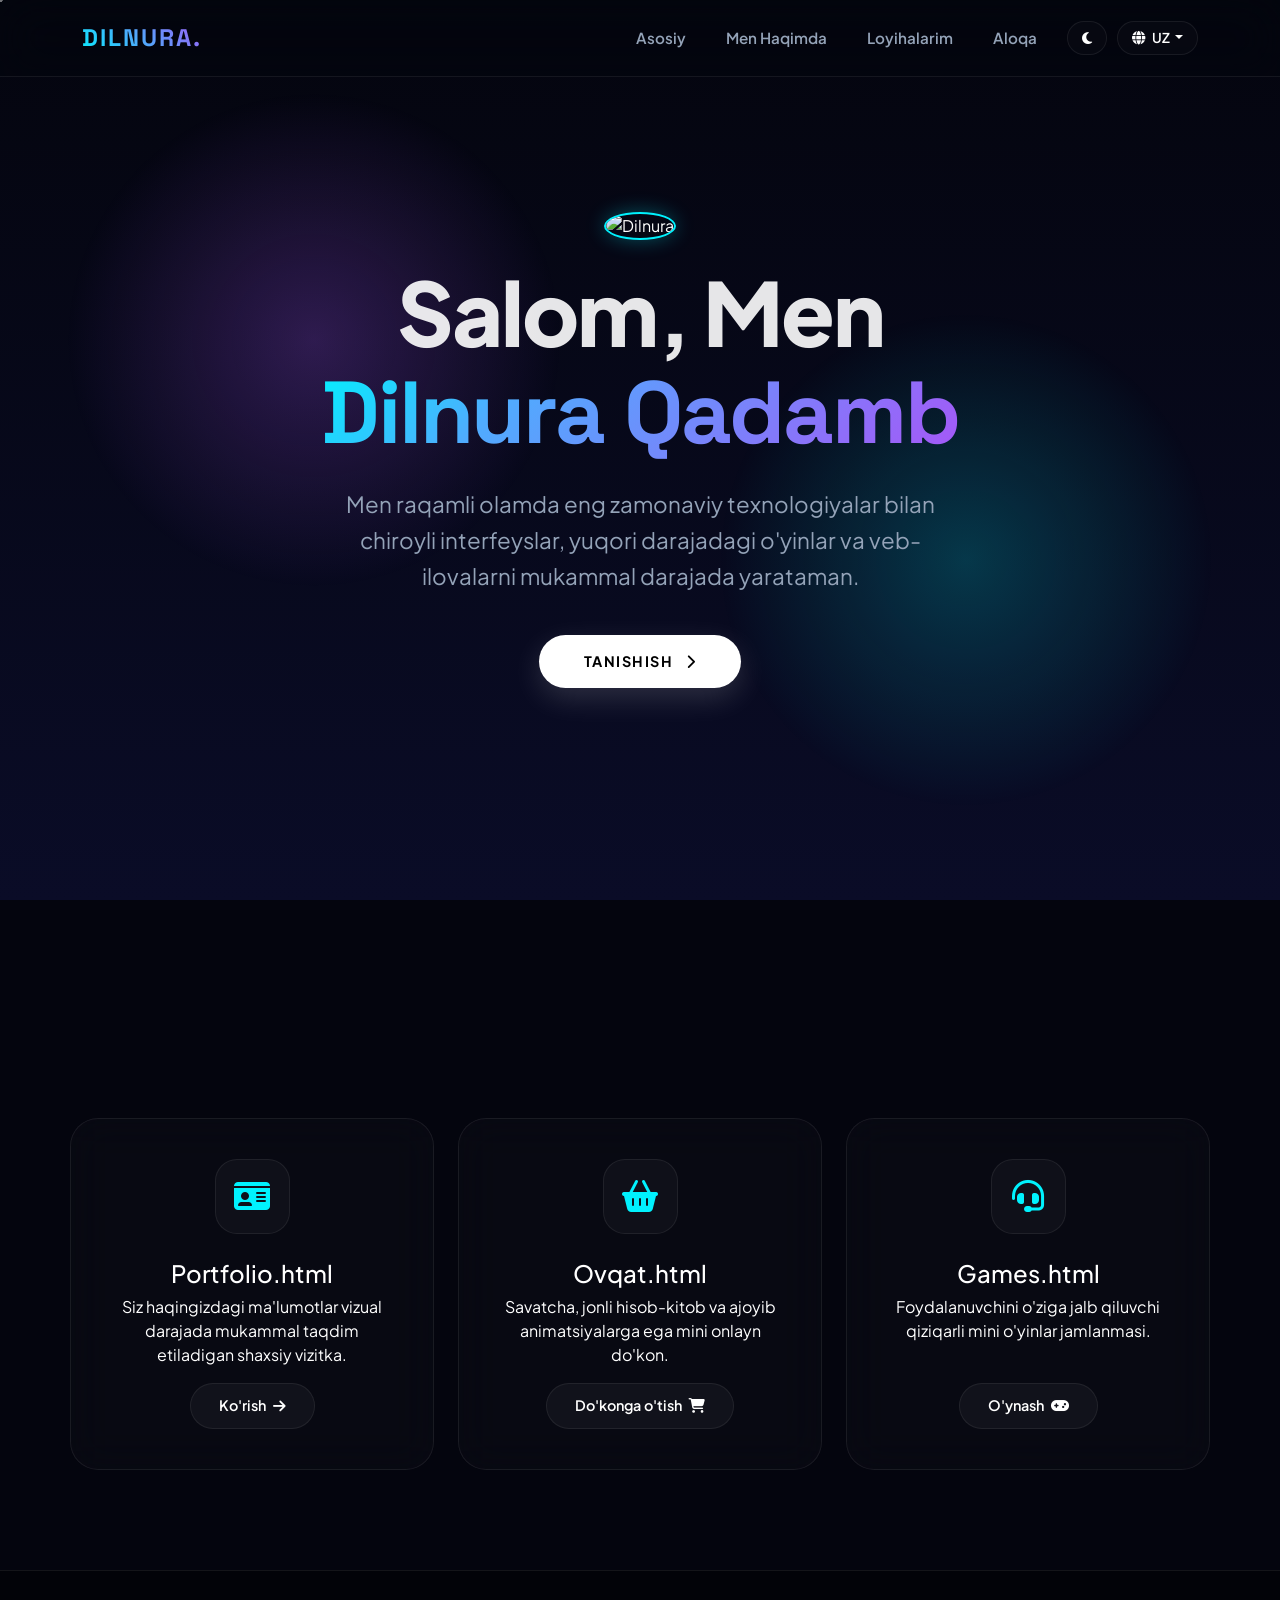
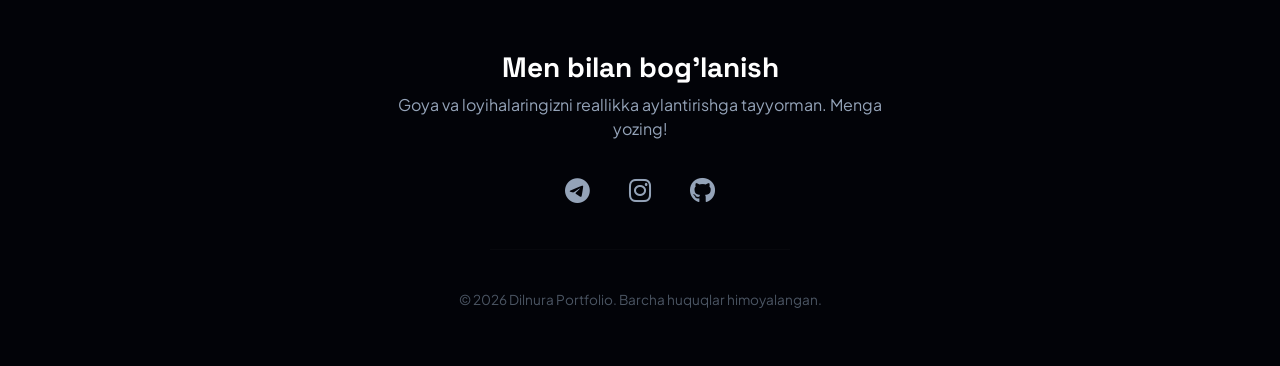
==== index.html @ d6780053 "portfolio D" ====
<!DOCTYPE html>
<html lang="uz">

<head>
    <meta charset="UTF-8">
    <meta name="viewport" content="width=device-width, initial-scale=1.0">
    <title>Dilnura | Premium Portfolio</title>


    <link href="https://cdn.jsdelivr.net/npm/bootstrap@5.3.0/dist/css/bootstrap.min.css" rel="stylesheet">
    <link rel="stylesheet" href="https://cdnjs.cloudflare.com/ajax/libs/font-awesome/6.4.0/css/all.min.css">


    <link
        href="https://fonts.googleapis.com/css2?family=Space+Grotesk:wght@400;600;700&family=Plus+Jakarta+Sans:wght@400;600;800&display=swap"
        rel="stylesheet">

    <style>
        :root {
            --bg-color: #04050e;
            --primary-glow: #a855f7;
            --secondary-glow: #00f2fe;
            --text-main: #ffffff;
            --text-muted: #94a3b8;
            --glass-bg: rgba(255, 255, 255, 0.02);
            --glass-border: rgba(255, 255, 255, 0.07);
            --star-color: rgba(255, 255, 255, 0.75);
            --trail-color: 255, 255, 255;
            --btn-bg: #ffffff;
            --btn-text: #000000;
        }


        body.light-mode {
            --bg-color: #f1f5f9;
            --primary-glow: #7e22ce;
            --secondary-glow: #0ea5e9;
            --text-main: #0f172a;
            --text-muted: #475569;
            --glass-bg: rgba(15, 23, 42, 0.04);
            --glass-border: rgba(15, 23, 42, 0.08);
            --star-color: rgba(15, 23, 42, 0.2);
            --trail-color: 15, 23, 42;
            --btn-bg: #0f172a;
            --btn-text: #ffffff;
        }

        html {
            scroll-behavior: smooth;
        }

        body {
            background-color: var(--bg-color);
            color: var(--text-main);
            font-family: 'Plus Jakarta Sans', sans-serif;
            margin: 0;
            overflow-x: hidden;
            transition: background-color 0.4s ease, color 0.4s ease;
        }

        #bgCanvas {
            position: fixed;
            top: 0;
            left: 0;
            width: 100vw;
            height: 100vh;
            z-index: -2;
        }


        #trailCanvas {
            position: fixed;
            top: 0;
            left: 0;
            width: 100vw;
            height: 100vh;
            z-index: -1;
            pointer-events: none;
        }


        .navbar {
            background: rgba(4, 5, 14, 0.4);
            backdrop-filter: blur(25px);
            -webkit-backdrop-filter: blur(25px);
            border-bottom: 1px solid var(--glass-border);
            padding: 15px 0;
            transition: all 0.3s ease;
        }

        .navbar-brand {
            font-family: 'Space Grotesk', sans-serif;
            font-weight: 700;
            font-size: 1.5rem;
            letter-spacing: 2px;
            background: linear-gradient(45deg, #00f2fe, #a855f7);

            -webkit-background-clip: text;
            background-clip: text;
          

            -webkit-text-fill-color: transparent;
            transition: none;
          
        }

        .navbar-nav .nav-link {
            color: var(--text-muted) !important;
            font-weight: 600;
            font-size: 0.95rem;
            margin: 0 12px;
            transition: 0.3s ease;
            position: relative;
        }

        .navbar-nav .nav-link:hover {
            color: var(--text-main) !important;
        }

        .navbar-nav .nav-link::after {
            content: '';
            position: absolute;
            bottom: -5px;
            left: 0;
            width: 0;
            height: 2px;
            background: linear-gradient(90deg, #00f2fe, #a855f7);
            transition: width 0.3s ease;
        }

        .navbar-nav .nav-link:hover::after {
            width: 100%;
        }

        .nav-control-btn {
            background: var(--glass-bg);
            border: 1px solid var(--glass-border);
            color: var(--text-main);
            padding: 6px 14px;
            border-radius: 100px;
            cursor: pointer;
            margin-left: 10px;
            font-weight: 600;
            font-size: 0.85rem;
            transition: 0.3s ease;
        }

        .nav-control-btn:hover {
            border-color: var(--secondary-glow);
            box-shadow: 0 0 10px rgba(0, 242, 254, 0.2);
        }

        .dropdown-menu-custom {
            background: #0b0d19;
            border: 1px solid var(--glass-border);
            max-height: 300px;
            overflow-y: auto;
        }


        .hero {
            height: 100vh;
            display: flex;
            justify-content: center;
            align-items: center;
            position: relative;
            padding: 0 20px;
        }


        .hero-glow-1 {
            position: absolute;
            width: 500px;
            height: 500px;
            background: radial-gradient(circle, rgba(168, 85, 247, 0.25) 0%, transparent 70%);
            top: 10%;
            left: 5%;
            z-index: -1;
            animation: floatGlow 10s infinite alternate;
        }

        .hero-glow-2 {
            position: absolute;
            width: 500px;
            height: 500px;
            background: radial-gradient(circle, rgba(0, 242, 254, 0.2) 0%, transparent 70%);
            bottom: 10%;
            right: 5%;
            z-index: -1;
            animation: floatGlow 14s infinite alternate-reverse;
        }

        @keyframes floatGlow {
            0% {
                transform: translate(0, 0) scale(1);
            }

            100% {
                transform: translate(30px, -40px) scale(1.15);
            }
        }


        .hero-badge {
            background: rgba(255, 255, 255, 0.05);
            border: 1px solid var(--glass-border);
            padding: 8px 20px;
            border-radius: 100px;
            font-size: 0.85rem;
            font-weight: 700;
            letter-spacing: 2px;
            color: var(--secondary-glow);
            display: inline-block;
            margin-bottom: 25px;
            text-transform: uppercase;
            box-shadow: inset 0 0 10px rgba(0, 242, 254, 0.1);
        }

        .hero h1 {
            font-size: clamp(3rem, 7vw, 5.5rem);
            font-weight: 800;
            line-height: 1.1;
            letter-spacing: -2px;
            margin-bottom: 25px;
        }

        .hero h1 .salom-text {
            color: var(--text-main);
            opacity: 0.9;
        }

        #typing {
            background: linear-gradient(135deg, #00f2fe 0%, #4facfe 30%, #a855f7 100%);
            -webkit-background-clip: text;
            background-clip: text;
            /* Standart variant qo'shildi */
            -webkit-text-fill-color: transparent;
            font-family: 'Space Grotesk', sans-serif;
            position: relative;
            font-weight: 700;
            transition: none;
            /* Miltillashni oldini olish uchun */
        }

        .hero p {
            font-size: clamp(1.1rem, 2.5vw, 1.4rem);
            color: var(--text-muted);
            max-width: 650px;
            margin: 0 auto 40px;
            line-height: 1.6;
        }


        .premium-btn {
            position: relative;
            display: inline-block;
            padding: 16px 45px;
            font-weight: 700;
            color: var(--btn-text);
            text-decoration: none;
            text-transform: uppercase;
            font-size: 0.9rem;
            letter-spacing: 1.5px;
            background: var(--btn-bg);
            border-radius: 100px;
            box-shadow: 0 10px 30px rgba(255, 255, 255, 0.15);
            transition: all 0.4s cubic-bezier(0.175, 0.885, 0.32, 1.275);
            border: none;
        }

        .premium-btn:hover {
            transform: translateY(-5px);
            color: var(--btn-text);
            box-shadow: 0 15px 35px rgba(0, 242, 254, 0.4), 0 0 15px rgba(168, 85, 247, 0.4);
        }


        .about-section {
            padding: 120px 0;
            position: relative;
        }

        .section-title {
            font-family: 'Space Grotesk', sans-serif;
            font-size: clamp(2.2rem, 5vw, 3rem);
            font-weight: 700;
            margin-bottom: 60px;

            /* #fff o'rniga asosiy matn rangi o'zgaruvchisi qo'yildi */
            background: linear-gradient(90deg, var(--text), var(--text-muted));

            -webkit-background-clip: text;
            background-clip: text;
            /* Standart variant (brauzerlar mosligi uchun) */

            -webkit-text-fill-color: transparent;
            transition: none;
            /* Rejim almashganda gradient miltillamasligi uchun */
        }

        .info-box {
            background: var(--glass-bg);
            backdrop-filter: blur(20px);
            -webkit-backdrop-filter: blur(20px);
            border: 1px solid var(--glass-border);
            border-radius: 30px;
            padding: 45px;
            height: 100%;
            transition: 0.4s;
        }

        .info-box:hover {
            border-color: rgba(168, 85, 247, 0.3);
            background: rgba(255, 255, 255, 0.04);
        }


        .projects-section {
            padding: 100px 0;
        }

        .glass-card {
            background: var(--glass-bg);
            backdrop-filter: blur(20px);
            -webkit-backdrop-filter: blur(20px);
            border: 1px solid var(--glass-border);
            border-radius: 28px;
            padding: 40px 35px;
            height: 100%;
            transition: all 0.4s cubic-bezier(0.25, 1, 0.5, 1);
            display: flex;
            flex-direction: column;
            justify-content: space-between;
            align-items: center;
            text-align: center;
        }

        .glass-card:hover {
            transform: translateY(-12px);
            background: rgba(255, 255, 255, 0.05);
            border-color: rgba(0, 242, 254, 0.3);
            box-shadow: 0 25px 50px rgba(0, 0, 0, 0.6);
        }

        .card-icon {
            width: 75px;
            height: 75px;
            background: rgba(255, 255, 255, 0.03);
            border: 1px solid var(--glass-border);
            border-radius: 22px;
            display: flex;
            align-items: center;
            justify-content: center;
            font-size: 2rem;
            color: var(--secondary-glow);
            margin-bottom: 25px;
            transition: 0.3s;
        }

        .glass-card:hover .card-icon {
            background: var(--secondary-glow);
            color: #000;
            transform: scale(1.1) rotate(5deg);
            box-shadow: 0 0 25px var(--secondary-glow);
        }

        .view-btn {
            padding: 11px 28px;
            font-size: 0.9rem;
            background: rgba(255, 255, 255, 0.04);
            border: 1px solid var(--glass-border);
            color: var(--text-main);
            border-radius: 100px;
            text-decoration: none;
            font-weight: 600;
            transition: 0.3s;
        }

        .glass-card:hover .view-btn {
            background: var(--text-main);
            color: var(--bg-color);
        }


        .footer {
            background: #020308;
            border-top: 1px solid var(--glass-border);
            padding: 80px 0 40px;
            text-align: center;
        }

        .footer-socials a {
            color: var(--text-muted);
            font-size: 1.6rem;
            margin: 0 18px;
            transition: 0.3s ease;
            display: inline-block;
        }

        .footer-socials a:hover {
            color: var(--secondary-glow);
            transform: translateY(-4px);
        }

        .hidden {
            opacity: 0;
            transform: translateY(40px);
            transition: all 0.8s cubic-bezier(0.25, 1, 0.5, 1);
        }

        .show {
            opacity: 1;
            transform: translateY(0);
        }
    </style>
</head>

<body>

    <canvas id="bgCanvas"></canvas>

    <canvas id="trailCanvas"></canvas>


    <nav class="navbar navbar-expand-lg navbar-dark fixed-top">
        <div class="container">
            <a class="navbar-brand" href="#">DILNURA.</a>
            <button class="navbar-toggler" type="button" data-bs-toggle="collapse" data-bs-target="#navbarNav">
                <span class="navbar-toggler-icon"></span>
            </button>
            <div class="collapse navbar-collapse" id="navbarNav">
                <div class="navbar-nav ms-auto text-center align-items-center">
                    <li class="nav-item"><a class="nav-link" href="#" data-translate="nav_home">Asosiy</a></li>
                    <li class="nav-item"><a class="nav-link" href="about.html" data-translate="nav_about">Men
                            Haqimda</a></li>
                    <li class="nav-item"><a class="nav-link" href="#projects"
                            data-translate="nav_projects">Loyihalarim</a></li>
                    <li class="nav-item"><a class="nav-link" href="contact.html" data-translate="nav_contact">Aloqa</a>
                    </li>

                    <button class="nav-control-btn" id="themeToggleBtn" onclick="toggleTheme()">
                        <i class="fas fa-moon"></i>
                    </button>

                    <div class="dropdown d-inline">
                        <button class="nav-control-btn dropdown-toggle" type="button" data-bs-toggle="dropdown">
                            <i class="fas fa-globe me-1"></i> <span id="currentLangLabel">UZ</span>
                        </button>
                        <ul class="dropdown-menu dropdown-menu-end dropdown-menu-dark dropdown-menu-custom">
                            <li><a class="dropdown-item" href="#" onclick="switchLang('uz')">O'zbekcha</a></li>
                            <li><a class="dropdown-item" href="#" onclick="switchLang('ru')">Русский</a></li>
                            <li><a class="dropdown-item" href="#" onclick="switchLang('en')">English</a></li>
                            <li><a class="dropdown-item" href="#" onclick="switchLang('tr')">Türkçe</a></li>
                            <li><a class="dropdown-item" href="#" onclick="switchLang('ko')">한국어</a></li>
                            <li><a class="dropdown-item" href="#" onclick="switchLang('kk')">Қазақша</a></li>
                            <li><a class="dropdown-item" href="#" onclick="switchLang('ky')">Кыргызча</a></li>
                            <li><a class="dropdown-item" href="#" onclick="switchLang('zh')">中文</a></li>
                            <li><a class="dropdown-item" href="#" onclick="switchLang('ja')">日本語</a></li>
                            <li><a class="dropdown-item" href="#" onclick="switchLang('es')">Español</a></li>
                            <li><a class="dropdown-item" href="#" onclick="switchLang('pt')">Português</a></li>
                        </ul>
                    </div>
                </div>
            </div>
        </div>
    </nav>


    <section class="hero">
        <div class="hero-glow-1"></div>
        <div class="hero-glow-2"></div>
        <div class="container text-center">
            <div class="hidden show">
                <div class="avatar-container mb-4">
                    <img src="https://i.pinimg.com/736x/58/ac/1f/58ac1fb9a6f71cfbf6874b9c7532d88b.jpg" alt="Dilnura"
                        style="width: 110px; height: 110px; border-radius: 50%; border: 2px solid var(--secondary-glow); box-shadow: 0 0 20px rgba(0, 242, 254, 0.3); object-fit: cover;">
                </div>

                <h1>
                    <span class="salom-text" data-translate="hero_title">Salom, Men</span> <br>
                    <span id="typing"></span>
                </h1>
                <p data-translate="hero_desc">Men raqamli olamda eng zamonaviy texnologiyalar bilan chiroyli
                    interfeyslar, yuqori darajadagi
                    o'yinlar va veb-ilovalarni mukammal darajada yarataman.</p>
                <a href="#about" class="premium-btn"><span data-translate="hero_btn">Tanishish</span> <i
                        class="fas fa-chevron-right ms-2"></i></a>
            </div>
        </div>
    </section>





    <section id="projects" class="projects-section container">
        <h2 class="section-title text-center hidden" data-translate="projects_title">Ijodiy Loyihalarim</h2>

        <div class="row g-4 justify-content-center">
            <div class="col-lg-4 col-md-6 hidden">
                <div class="glass-card">
                    <div class="w-100 d-flex flex-column align-items-center">
                        <div class="card-icon"><i class="fas fa-id-card"></i></div>
                        <h4>Portfolio.html</h4>
                        <p data-translate="card1_desc">Siz haqingizdagi ma'lumotlar vizual darajada mukammal taqdim
                            etiladigan shaxsiy vizitka.</p>
                    </div>
                    <a href="portfolio.html" class="view-btn"><span data-translate="btn_view">Ko'rish</span> <i
                            class="fas fa-arrow-right ms-1"></i></a>
                </div>
            </div>

            <div class="col-lg-4 col-md-6 hidden">
                <div class="glass-card">
                    <div class="w-100 d-flex flex-column align-items-center">
                        <div class="card-icon"><i class="fas fa-shopping-basket"></i></div>
                        <h4>Ovqat.html</h4>
                        <p data-translate="card2_desc">Savatcha, jonli hisob-kitob va ajoyib animatsiyalarga ega mini
                            onlayn do'kon.</p>
                    </div>
                    <a href="shop.html" class="view-btn"><span data-translate="btn_shop">Do'konga o'tish</span> <i
                            class="fas fa-shopping-cart ms-1"></i></a>
                </div>
            </div>

            <div class="col-lg-4 col-md-6 hidden">
                <div class="glass-card">
                    <div class="w-100 d-flex flex-column align-items-center">
                        <div class="card-icon"><i class="fas fa-headset"></i></div>
                        <h4>Games.html</h4>
                        <p data-translate="card3_desc">Foydalanuvchini o'ziga jalb qiluvchi qiziqarli mini o'yinlar
                            jamlanmasi.</p>
                    </div>
                    <a href="games.html" class="view-btn"><span data-translate="btn_play">O'ynash</span> <i
                            class="fas fa-gamepad ms-1"></i></a>
                </div>
            </div>
        </div>
    </section>


    <footer class="footer" id="contact">
        <div class="container">
            <h3 class="mb-2" style="font-family: 'Space Grotesk', sans-serif; font-weight: 700;"
                data-translate="footer_title">Men bilan bog'lanish</h3>
            <p style="color: var(--text-muted); max-width: 500px; margin: 0 auto 30px;" data-translate="footer_desc">
                Goya va loyihalaringizni
                reallikka aylantirishga tayyorman. Menga yozing!</p>
            <div class="footer-socials my-4">
                <a href="#"><i class="fab fa-telegram"></i></a>
                <a href="#"><i class="fab fa-instagram"></i></a>
                <a href="#"><i class="fab fa-github"></i></a>
            </div>
            <hr style="border-color: var(--glass-border); max-width: 300px; margin: 40px auto;">
            <p style="font-size: 0.85rem; color: #4b5563;">© 2026 Dilnura Portfolio. <span
                    data-translate="footer_rights">Barcha huquqlar himoyalangan.</span></p>
        </div>
    </footer>


    <script src="https://cdn.jsdelivr.net/npm/bootstrap@5.3.0/dist/js/bootstrap.bundle.min.js"></script>

    <script>

        const dictionary = {
            uz: {
                nav_home: "Asosiy", nav_about: "Men Haqimda", nav_projects: "Loyihalarim", nav_contact: "Aloqa",
                hero_title: "Salom, Men",
                hero_desc: "Men raqamli olamda eng zamonaviy texnologiyalar bilan chiroyli interfeyslar, yuqori darajadagi o'yinlar va veb-ilovalarni mukammal darajada yarataman.",
                hero_btn: "Tanishish", projects_title: "Ijodiy Loyihalarim",
                card1_desc: "Siz haqingizdagi ma'lumotlar vizual darajada mukammal taqdim etiladigan shaxsiy vizitka.",
                card2_desc: "Savatcha, jonli hisob-kitob va ajoyib animatsiyalarga ega mini onlayn do'kon.",
                card3_desc: "Foydalanuvchini o'ziga jalb qiluvchi qiziqarli mini o'yinlar jamlanmasi.",
                btn_view: "Ko'rish", btn_shop: "Do'konga o'tish", btn_play: "O'ynash",
                footer_title: "Men bilan bog'lanish",
                footer_desc: "Goya va loyihalaringizni reallikka aylantirishga tayyorman. Menga yozing!",
                footer_rights: "Barcha huquqlar himoyalangan.",
                typing: ["Dilnura Qadamboyeva", "Veb Developer", "UI/UX Designer"]
            },
            ru: {
                nav_home: "Главная", nav_about: "Обо мне", nav_projects: "Проекты", nav_contact: "Контакты",
                hero_title: "Привет, Я",
                hero_desc: "Я создаю красивые интерфейсы, высококлассные игры и веб-приложения на высшем уровне с использованием самых современных цифровых технологий.",
                hero_btn: "Знакомство", projects_title: "Творческие Проекты",
                card1_desc: "Персональная визитка, где ваша информация представлена визуально безупречно.",
                card2_desc: "Мини-интернет-магазин с корзиной, живым подсчетом и потрясающей анимацией.",
                card3_desc: "Увлекательная коллекция мини-игр, разработанная для привлечения пользователей.",
                btn_view: "Смотреть", btn_shop: "В магазин", btn_play: "Играть",
                footer_title: "Связаться со мной",
                footer_desc: "Я готова превратить ваши идеи и проекты в реальность. Напишите мне!",
                footer_rights: "Все права защищены.",
                typing: ["Дильнура Кадамбоева", "Веб-Разработчик", "UI/UX Дизайнер"]
            },
            en: {
                nav_home: "Home", nav_about: "About Me", nav_projects: "Projects", nav_contact: "Contact",
                hero_title: "Hello, I am",
                hero_desc: "I create beautiful interfaces, high-level games, and web applications perfectly with the most modern technologies in the digital world.",
                hero_btn: "Discover", projects_title: "Creative Projects",
                card1_desc: "A personal digital card where your information is visually presented in a perfect way.",
                card2_desc: "A mini online store featuring a live shopping cart, real-time calculation, and cool animations.",
                card3_desc: "An engaging collection of mini-games designed to captivate users.",
                btn_view: "View", btn_shop: "Go to Shop", btn_play: "Play Game",
                footer_title: "Contact Me",
                footer_desc: "I am ready to turn your ideas and projects into reality. Write to me!",
                footer_rights: "All rights reserved.",
                typing: ["Dilnura Qadamboyeva", "Web Developer", "UI/UX Designer"]
            },
            tr: {
                nav_home: "Anasayfa", nav_about: "Hakkımda", nav_projects: "Projelerim", nav_contact: "İletişim",
                hero_title: "Merhaba, Ben",
                hero_desc: "Dijital dünyada en modern teknolojileri kullanarak harika arayüzler, üst düzey oyunlar ve web uygulamaları geliştiriyorum.",
                hero_btn: "Keşfet", projects_title: "Yaratıcı Projelerim",
                card1_desc: "Bilgilerinizin görsel olarak kusursuz bir şekilde sunulduğu kişisel dijital kartvizit.",
                card2_desc: "Sepet, canlı hesaplama ve harika animasyonlara sahip mini bir online mağaza.",
                card3_desc: "Kullanıcıları kendine çeken eğlenceli mini oyunlar koleksiyonu.",
                btn_view: "Görüntüle", btn_shop: "Mağazaya Git", btn_play: "Oyna",
                footer_title: "Benimle İletişime Geçin",
                footer_desc: "Fikirlerinizi ve projelerinizi gerçeğe dönüştürmeye hazırım. Bana yazın!",
                footer_rights: "Tüm hakları saklıdır.",
                typing: ["Dilnura Qadamboyeva", "Web Geliştirici", "UI/UX Tasarımcı"]
            },
            ko: {
                nav_home: "홈", nav_about: "소개", nav_projects: "프로젝트", nav_contact: "연락처",
                hero_title: "안녕하세요, 저는",
                hero_desc: "디지털 세계에서 가장 현대적인 기술을 활용하여 아름다운 인터페이스, 고품질 게임 및 웹 애플리케이션을 완벽하게 제작합니다.",
                hero_btn: "둘러보기", projects_title: "창의적인 프로젝트",
                card1_desc: "귀하의 정보가 시각적으로 완벽하게 표현되는 개인 디지털 명함입니다.",
                card2_desc: "장바구니, 실시간 계산 및 멋진 애니메이션이 포함된 미니 온라인 쇼핑몰입니다.",
                card3_desc: "사용자를 사로잡기 위해 설계된 흥미로운 미니 게임 모음입니다.",
                btn_view: "보기", btn_shop: "상점으로 이동", btn_play: "게임하기",
                footer_title: "문의하기",
                footer_desc: "당신의 아이디어와 프로젝트를 현실로 만들 준비가 되어 있습니다. 저에게 메시지를 보내주세요!",
                footer_rights: "모든 권리 보유.",
                typing: ["딜누라 카담보에바", "웹 개발자", "UI/UX 디자이너"]
            },
            kk: {
                nav_home: "Басты бет", nav_about: "Мен туралы", nav_projects: "Жобаларым", nav_contact: "Байланыс",
                hero_title: "Сәлем, Мен",
                hero_desc: "Мен цифрлық әлемдегі ең заманауи технологиялармен әдемі интерфейстерді, жоғары деңгейлі ойындар мен веб-қосымшаларды тамаша деңгейде жасаймын.",
                hero_btn: "Танысу", projects_title: "Шығармашылық Жобаларым",
                card1_desc: "Сіз туралы ақпарат визуалды түрде мінсіз ұсынылатын жеке цифрлық визитка.",
                card2_desc: "Себеті, жанды есептеуі және тамаша анимациялары бар шағын онлайн дүкен.",
                card3_desc: "Пайдаланушыларды қызықтыратын шағын ойындардың тамаша жиынтығы.",
                btn_view: "Көру", btn_shop: "Дүкенге өту", btn_play: "Ойнау",
                footer_title: "Менімен байланысу",
                footer_desc: "Идеяларыңыз бен жобаларыңызды шындыққа айналдыруға дайынмын. Маған жазыңыз!",
                footer_rights: "Барлық құқықтар қорғалған.",
                typing: ["Дильнура Кадамбоева", "Веб-Әзірлеуші", "UI/UX Дизайнер"]
            },
            ky: {
                nav_home: "Башкы бет", nav_about: "Мен жөнүндө", nav_projects: "Долбоорлорум", nav_contact: "Байланышуу",
                hero_title: "Салам, Мен",
                hero_desc: "Мен санариптик дүйнөдө эң заманбап технологиялар менен кооз интерфейстерди, жогорку деңгээлдеги оюндарды жана веб-тиркемелерди кемчиликсиз жаратам.",
                hero_btn: "Таанышуу", projects_title: "Чыгармачылык Долбоорлорум",
                card1_desc: "Сиз жөнүндө маалымат визуалдык түрдө кемчиликсиз көрсөтүлгөн жеке санариптик визитка.",
                card2_desc: "Корзинасы, жандуу эсеби жана сонун анимациялары бар чакан онлайн дүкөн.",
                card3_desc: "Колдонуучуларды өзүнө тарткан кызыктуу мини-оюндардын топтому.",
                btn_view: "Көрүү", btn_shop: "Дүкөнгө өтүү", btn_play: "Ойноо",
                footer_title: "Мени менен байланышуу",
                footer_desc: "Идеяларыңызды жана долбоорлоруңузду реалдуулукка айландырууга даярмын. Маған жазыңыз!",
                footer_rights: "Бардык укуктар корголгон.",
                typing: ["Дильнура Кадамбоева", "Веб-Иштеп Чыгуучу", "UI/UX Дизайнер"]
            },
            zh: {
                nav_home: "首页", nav_about: "关于我", nav_projects: "我的项目", nav_contact: "联系我",
                hero_title: "你好，我是",
                hero_desc: "我利用数字世界中最现代的技术，完美地打造精美的界面、高级游戏和网页应用程序。",
                hero_btn: "了解更多", projects_title: "创意项目",
                card1_desc: "一个完美展示个人信息的数字化个人名片。",
                card2_desc: "一个包含购物车、实时计算和精美动画的微型在线商店。",
                card3_desc: "一个旨在吸引用户参与的趣味微型游戏合集。",
                btn_view: "查看", btn_shop: "前往商店", btn_play: "开始游戏",
                footer_title: "联系我",
                footer_desc: "我已准备好将您的想法和项目变为现实。请给我写信！",
                footer_rights: "版权所有，保留所有权利。",
                typing: ["Dilnura Qadamboyeva", "网页开发人员", "UI/UX 设计师"]
            },
            ja: {
                nav_home: "ホーム", nav_about: "私について", nav_projects: "プロジェクト", nav_contact: "お問い合わせ",
                hero_title: "こんにちは、私は",
                hero_desc: "デジタル世界において最先端の技術を駆使し、美しいインターフェース、ハイレベルなゲーム、そしてウェブアプリケーションを完璧に構築します。",
                hero_btn: "詳しく知る", projects_title: "クリエイティブプロジェクト",
                card1_desc: "あなたの情報が視覚的に完璧な形で提示されるパーショナルデジタル名片。",
                card2_desc: "カート、リアルタイム計算、そしてクールなアニメーションを備えたミニオンラインショップ。",
                card3_desc: "ユーザーを魅了するために設計された楽しいミニゲームコレクション。",
                btn_view: "見る", btn_shop: "ショップへ", btn_play: "プレイする",
                footer_title: "お問い合わせ",
                footer_desc: "あなたのアイデアやプロジェクトを現実に変える準備ができています。お気軽にご連絡ください！",
                footer_rights: "All rights reserved.",
                typing: ["ディルヌラ・カダムボエヴァ", "Webデベロッパー", "UI/UXデザイナー"]
            },
            es: {
                nav_home: "Inicio", nav_about: "Sobre Mí", nav_projects: "Proyectos", nav_contact: "Contacto",
                hero_title: "Hola, Soy",
                hero_desc: "Creo hermosas interfaces, juegos de alto nivel y aplicaciones web a la perfección con las tecnologías más modernas del mundo digital.",
                hero_btn: "Descubrir", projects_title: "Proyectos Creativos",
                card1_desc: "Una tarjeta digital personal donde tu información se presenta visualmente de forma perfecta.",
                card2_desc: "Una mini tienda en línea con carrito de compras, cálculo en vivo y excelentes animaciones.",
                card3_desc: "Una atractiva colección de minijuegos diseñados para cautivar a los usuarios.",
                btn_view: "Ver", btn_shop: "Ir a la tienda", btn_play: "Jugar",
                footer_title: "Contactar Conmigo",
                footer_desc: "Estoy lista para convertir tus ideas y proyectos en realidad. ¡Escríbeme!",
                footer_rights: "Todos los derechos reservados.",
                typing: ["Dilnura Qadamboyeva", "Desarrollador Web", "Diseñador UI/UX"]
            },
            pt: {
                nav_home: "Início", nav_about: "Sobre Mim", nav_projects: "Projetos", nav_contact: "Contato",
                hero_title: "Olá, Eu sou",
                hero_desc: "Crio belas interfaces, jogos de alto nível e aplicativos web perfeitamente com as tecnologias mais modernas do mundo digital.",
                hero_btn: "Descobrir", projects_title: "Projetos Criativos",
                card1_desc: "Um cartão digital pessoal onde suas informações são apresentadas visualmente de forma perfeita.",
                card2_desc: "Uma mini loja online com carrinho, cálculo em tempo real e ótimas animações.",
                card3_desc: "Uma coleção envolvente de mini-jogos projetada para cativar os usuários.",
                btn_view: "Visualizar", btn_shop: "Ir para a Loja", btn_play: "Jogar",
                footer_title: "Entre em Contato",
                footer_desc: "Estou pronta para transformar suas ideias e projetos em realidade. Escreva para mim!",
                footer_rights: "Todos os direitos reservados.",
                typing: ["Dilnura Qadamboyeva", "Desenvolvedor Web", "Designer UI/UX"]
            }
        };

        let activeLang = "uz";
        let words = dictionary[activeLang].typing;

        function switchLang(lang) {
            activeLang = lang;
            words = dictionary[lang].typing;
            document.getElementById('currentLangLabel').innerText = lang.toUpperCase();

            document.querySelectorAll('[data-translate]').forEach(el => {
                const key = el.getAttribute('data-translate');
                if (dictionary[lang][key]) {
                    el.innerText = dictionary[lang][key];
                }
            });

            wordIndex = 0;
            charIndex = 0;
            isDeleting = false;
        }


        let wordIndex = 0;
        let charIndex = 0;
        let isDeleting = false;

        function typeEffect() {
            const currentWord = words[wordIndex];
            const typingElement = document.getElementById("typing");

            if (isDeleting) {
                typingElement.innerHTML = currentWord.substring(0, charIndex - 1);
                charIndex--;
            } else {
                typingElement.innerHTML = currentWord.substring(0, charIndex + 1);
                charIndex++;
            }

            let speed = isDeleting ? 70 : 130;

            if (!isDeleting && charIndex === currentWord.length) {
                speed = 1800;
                isDeleting = true;
            } else if (isDeleting && charIndex === 0) {
                isDeleting = false;
                wordIndex = (wordIndex + 1) % words.length;
                speed = 400;
            }

            setTimeout(typeEffect, speed);
        }
        document.addEventListener("DOMContentLoaded", typeEffect);



        function toggleTheme() {
            const body = document.body;
            const icon = document.getElementById('themeToggleBtn').querySelector('i');
            body.classList.toggle('light-mode');

            if (body.classList.contains('light-mode')) {
                icon.className = 'fas fa-sun';
            } else {
                icon.className = 'fas fa-moon';
            }
        }



        const canvas = document.getElementById("bgCanvas");
        const ctx = canvas.getContext("2d");

        let width = canvas.width = window.innerWidth;
        let height = canvas.height = window.innerHeight;

        const numStars = 120;
        const stars = [];

        for (let i = 0; i < numStars; i++) {
            stars.push({
                x: Math.random() * width,
                y: Math.random() * height,
                r: Math.random() * 1.2 + 0.4,
                speedY: Math.random() * 0.3 + 0.1
            });
        }

        function drawStars() {
            ctx.clearRect(0, 0, width, height);

            let isLight = document.body.classList.contains('light-mode');

            if (isLight) {
                ctx.fillStyle = "#f1f5f9";
                ctx.fillRect(0, 0, width, height);
            } else {
                let grad = ctx.createLinearGradient(0, 0, 0, height);
                grad.addColorStop(0, "#04050e");
                grad.addColorStop(1, "#0a0c27");
                ctx.fillStyle = grad;
                ctx.fillRect(0, 0, width, height);
            }

            ctx.fillStyle = getComputedStyle(document.documentElement).getPropertyValue('--star-color');
            for (let i = 0; i < numStars; i++) {
                let s = stars[i];
                ctx.beginPath();
                ctx.arc(s.x, s.y, s.r, 0, Math.PI * 2);
                ctx.fill();

                s.y += s.speedY;
                if (s.y > height) {
                    s.y = 0;
                    s.x = Math.random() * width;
                }
            }
            requestAnimationFrame(drawStars);
        }
        drawStars();



        const trailCanvas = document.getElementById("trailCanvas");
        const tCtx = trailCanvas.getContext("2d");

        trailCanvas.width = window.innerWidth;
        trailCanvas.height = window.innerHeight;

        let particles = [];

        window.addEventListener('mousemove', (e) => {
            for (let i = 0; i < 2; i++) {
                particles.push({
                    x: e.clientX,
                    y: e.clientY,
                    size: Math.random() * 2.5 + 1,
                    alpha: 1,
                    speedX: (Math.random() - 0.5) * 1.2,
                    speedY: (Math.random() - 0.5) * 1.2
                });
            }
        });

        function drawTrail() {
            tCtx.clearRect(0, 0, trailCanvas.width, trailCanvas.height);
            let colorHex = getComputedStyle(document.documentElement).getPropertyValue('--trail-color').trim();

            for (let i = 0; i < particles.length; i++) {
                let p = particles[i];
                tCtx.fillStyle = `rgba(${colorHex}, ${p.alpha})`;
                tCtx.beginPath();
                tCtx.arc(p.x, p.y, p.size, 0, Math.PI * 2);
                tCtx.fill();

                p.x += p.speedX;
                p.y += p.speedY;
                p.alpha -= 0.025;

                if (p.alpha <= 0) {
                    particles.splice(i, 1);
                    i--;
                }
            }
            requestAnimationFrame(drawTrail);
        }
        drawTrail();


        window.addEventListener("resize", () => {
            width = canvas.width = trailCanvas.width = window.innerWidth;
            height = canvas.height = trailCanvas.height = window.innerHeight;
        });


        const observer = new IntersectionObserver(entries => {
            entries.forEach(entry => {
                if (entry.isIntersecting) {
                    entry.target.classList.add("show");
                }
            });
        }, { threshold: 0.1 });

        document.querySelectorAll(".hidden").forEach(el => observer.observe(el));
    </script>
</body>

</html>
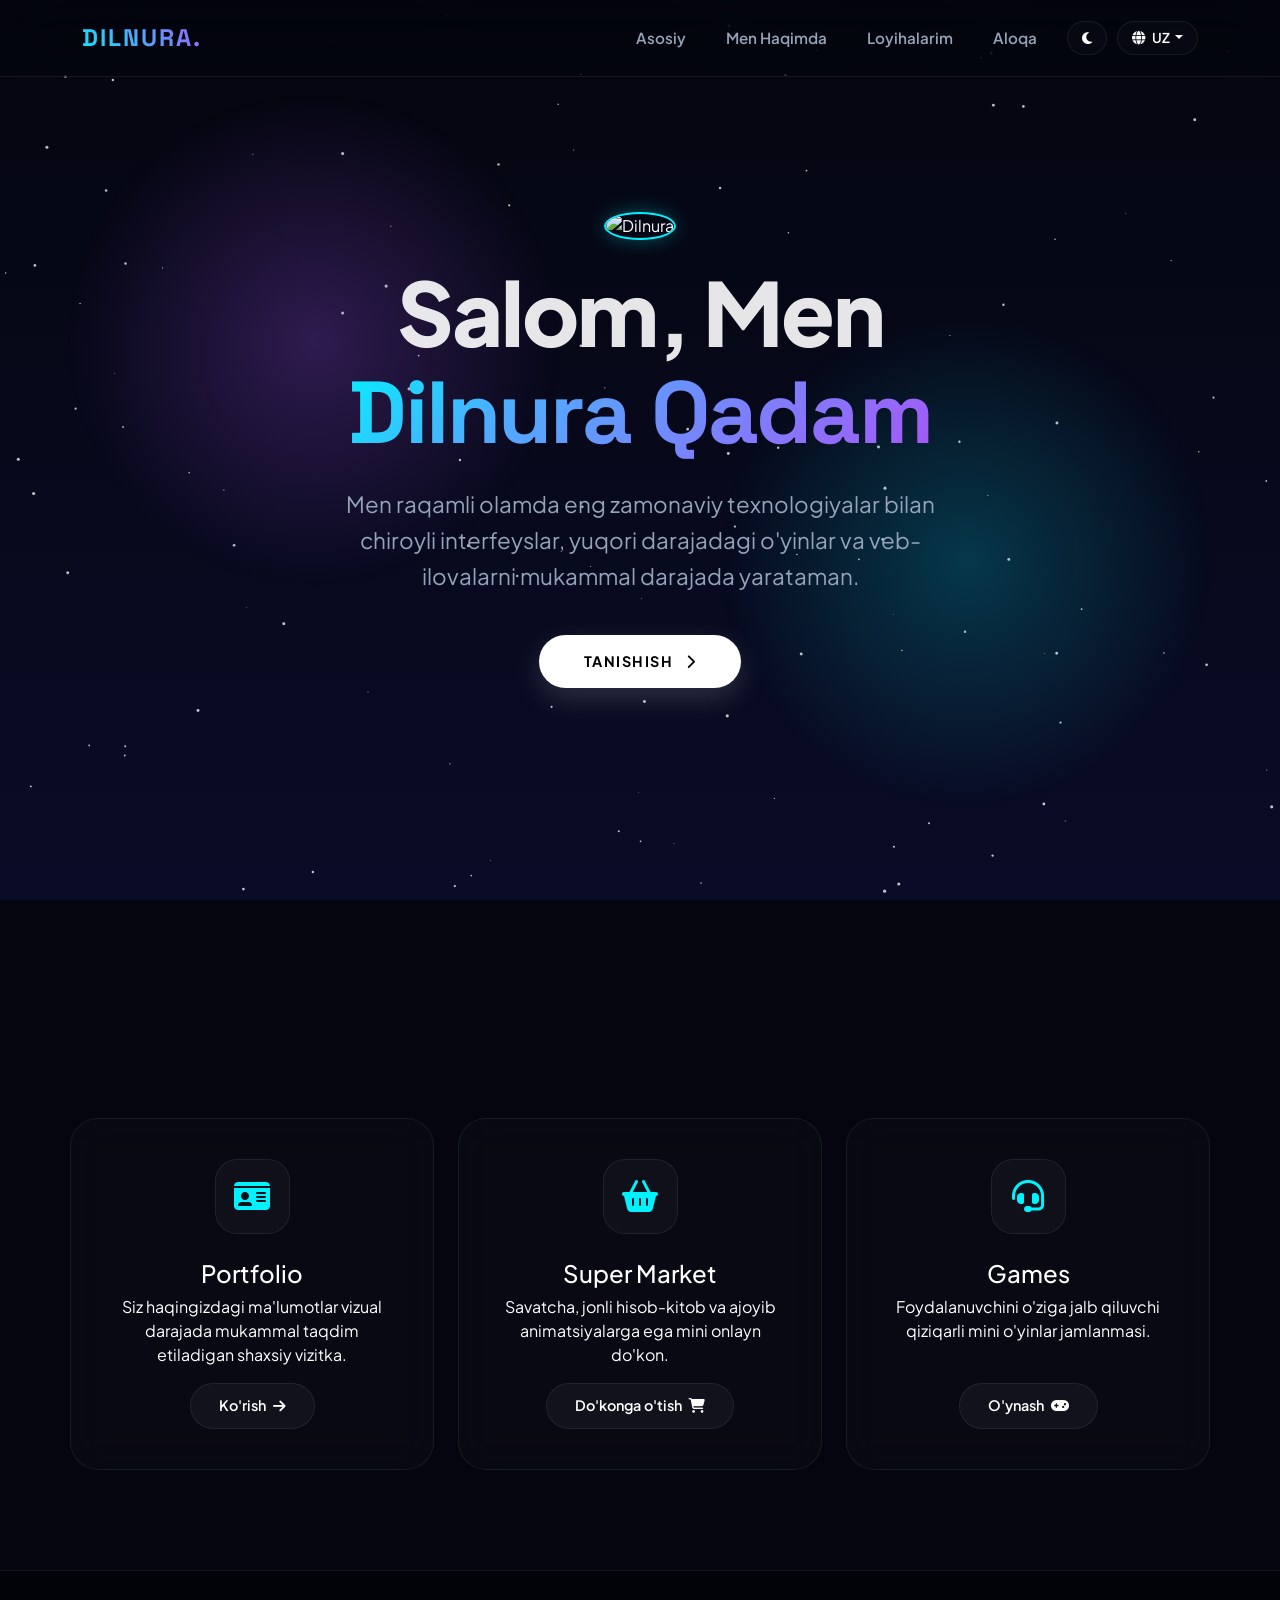
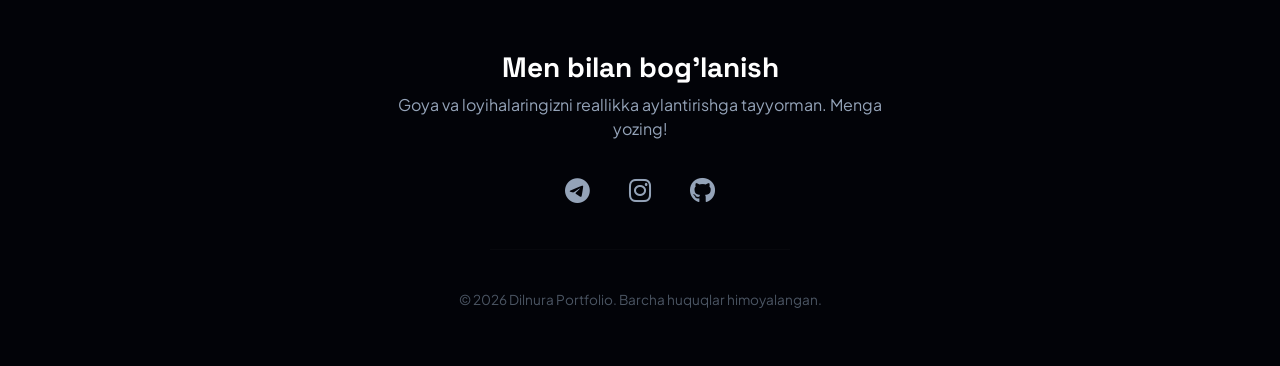
==== commit be8d86e5: "portfolio D" ====
--- a/index.html
+++ b/index.html
@@ -501,7 +501,7 @@
                 <div class="glass-card">
                     <div class="w-100 d-flex flex-column align-items-center">
                         <div class="card-icon"><i class="fas fa-id-card"></i></div>
-                        <h4>Portfolio.html</h4>
+                        <h4>Portfolio</h4>
                         <p data-translate="card1_desc">Siz haqingizdagi ma'lumotlar vizual darajada mukammal taqdim
                             etiladigan shaxsiy vizitka.</p>
                     </div>
@@ -514,7 +514,7 @@
                 <div class="glass-card">
                     <div class="w-100 d-flex flex-column align-items-center">
                         <div class="card-icon"><i class="fas fa-shopping-basket"></i></div>
-                        <h4>Ovqat.html</h4>
+                        <h4>Super Market</h4>
                         <p data-translate="card2_desc">Savatcha, jonli hisob-kitob va ajoyib animatsiyalarga ega mini
                             onlayn do'kon.</p>
                     </div>
@@ -527,7 +527,7 @@
                 <div class="glass-card">
                     <div class="w-100 d-flex flex-column align-items-center">
                         <div class="card-icon"><i class="fas fa-headset"></i></div>
-                        <h4>Games.html</h4>
+                        <h4>Games</h4>
                         <p data-translate="card3_desc">Foydalanuvchini o'ziga jalb qiluvchi qiziqarli mini o'yinlar
                             jamlanmasi.</p>
                     </div>
